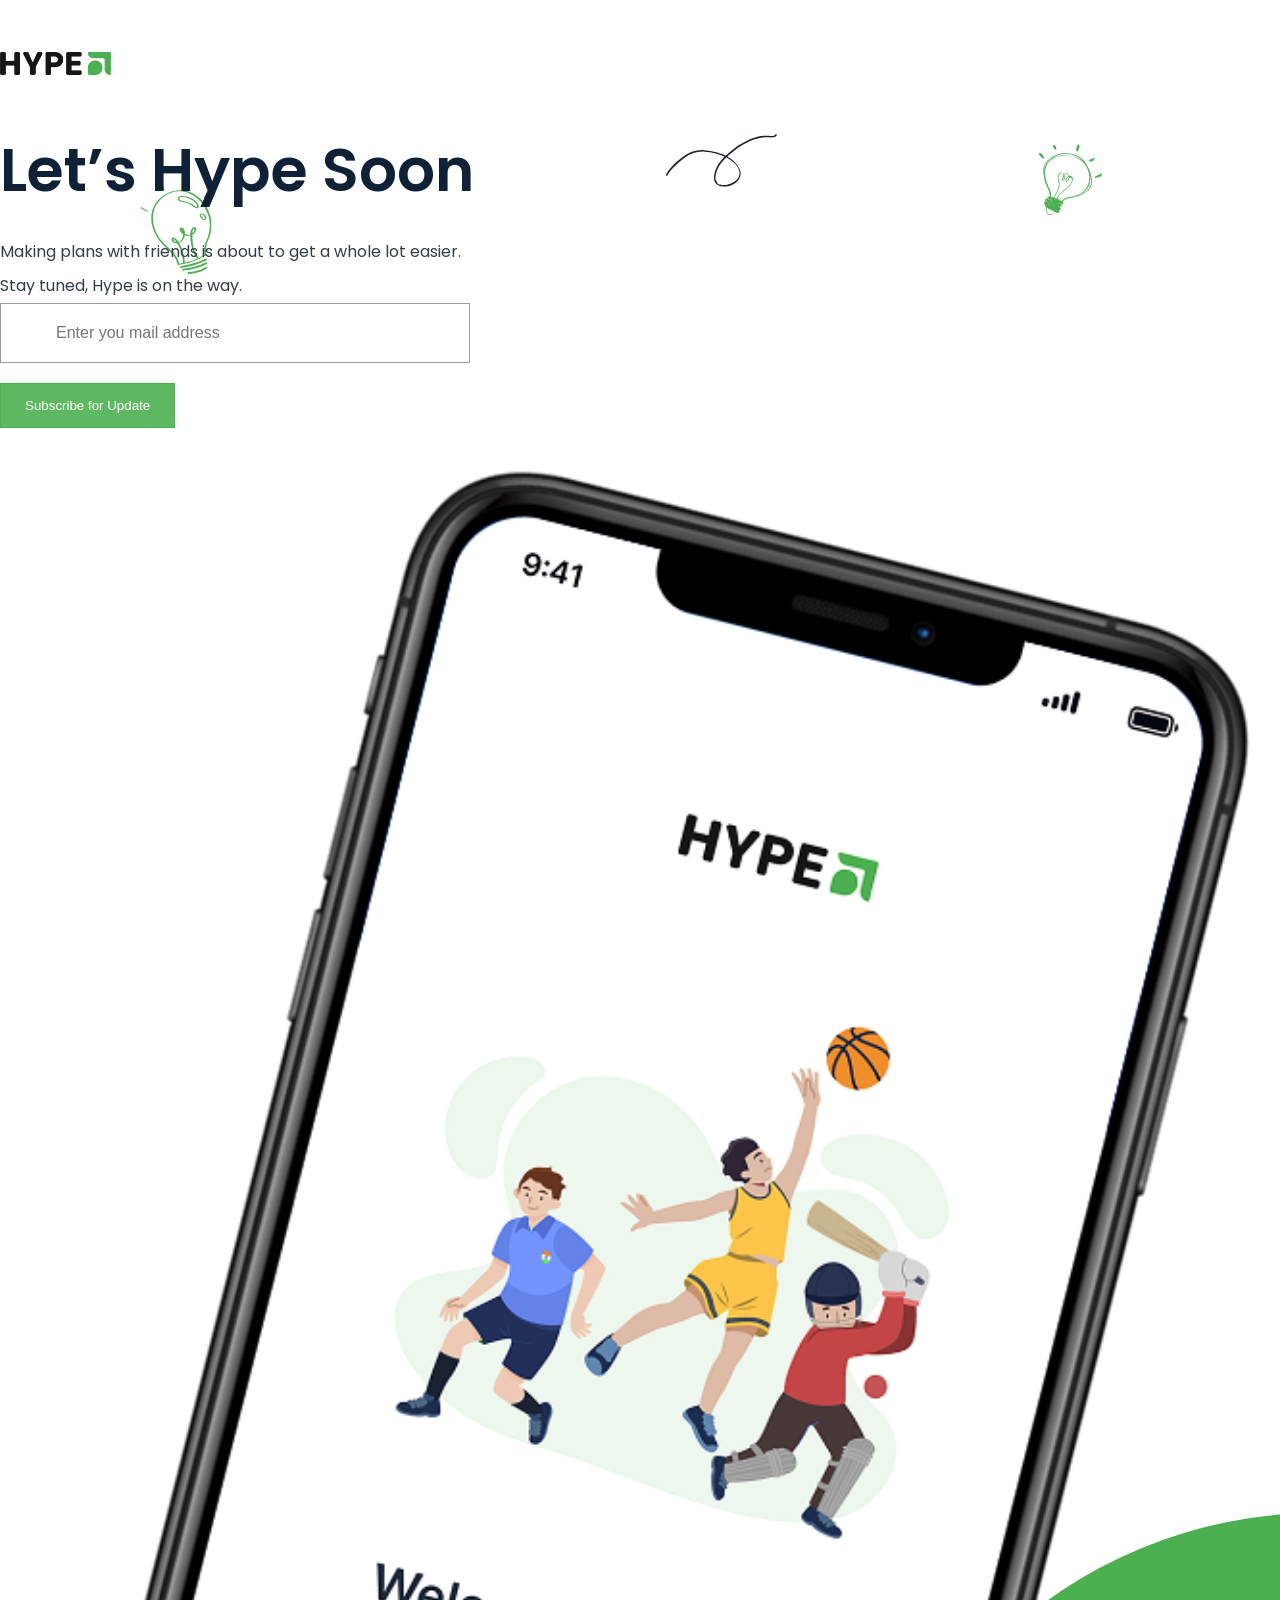
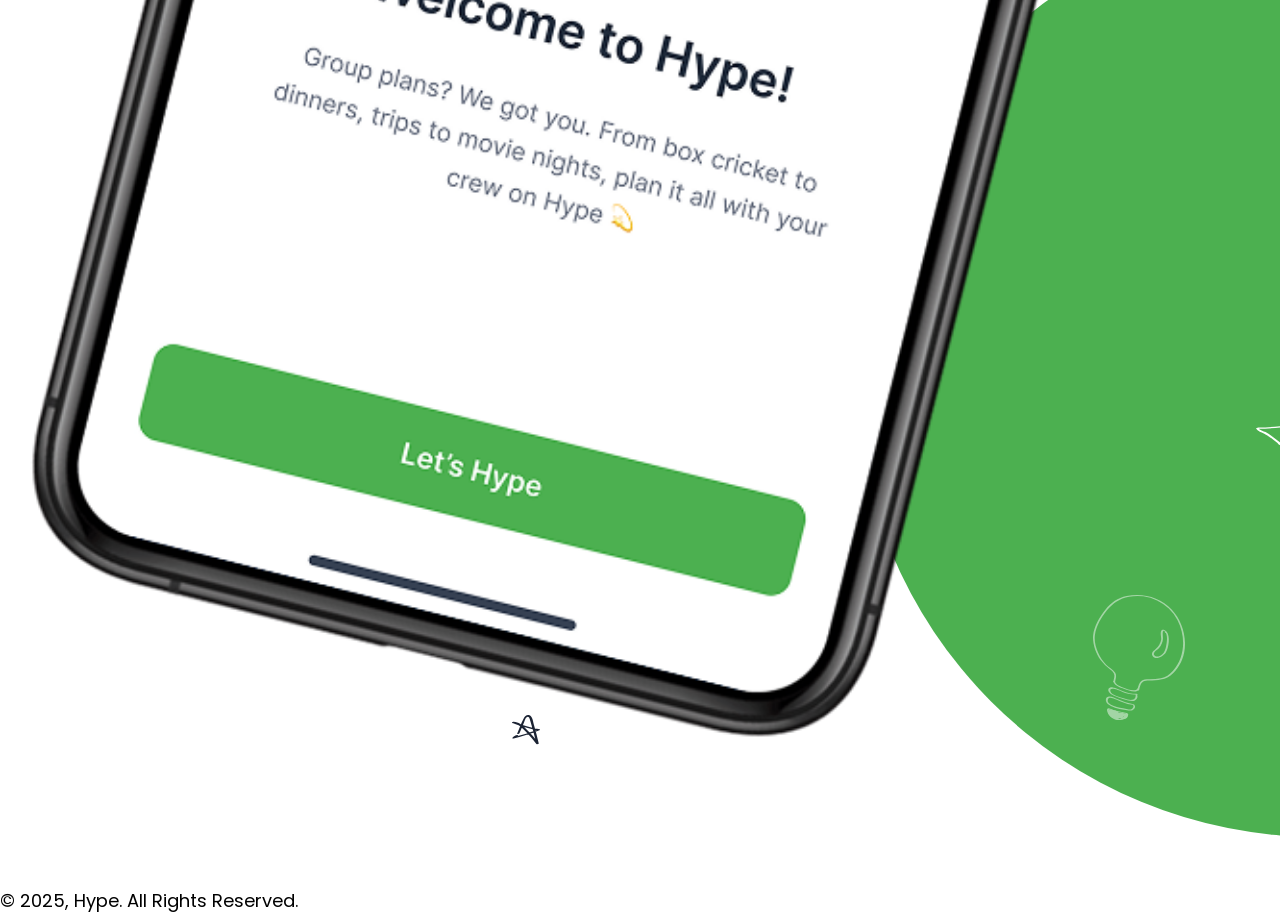
==== index.html @ 90f93c9c "Add files via upload" ====
<!doctype html>
<html class="no-js" lang="">
    <head>
        <meta charset="utf-8">
        <meta http-equiv="x-ua-compatible" content="ie=edge">
        <title>Hype - Let’s Hype Soon</title>
        <meta name="description" content="">
        <meta name="viewport" content="width=device-width, initial-scale=1">

        <meta name="author" content="SoonLaunch">
		<link rel="shortcut icon" type="image/x-icon" href="assets/img/favicon.png">
        <!-- Place favicon.ico in the root directory -->

		<!-- ========================= CSS here ========================= -->
		<link rel="stylesheet" href="assets/css/bootstrap-4.5.0.min.css">
        <link rel="stylesheet" href="assets/css/lineicons.css">
		<link rel="stylesheet" href="assets/css/animate.css">
		<link rel="stylesheet" href="assets/css/style.css">
        <link rel="preconnect" href="https://fonts.googleapis.com">
        <link rel="preconnect" href="https://fonts.gstatic.com" crossorigin>
        <link href="https://fonts.googleapis.com/css2?family=Poppins:ital,wght@0,100;0,200;0,300;0,400;0,500;0,600;0,700;0,800;0,900;1,100;1,200;1,300;1,400;1,500;1,600;1,700;1,800;1,900&display=swap" rel="stylesheet">
    </head>
    <body>
        <!--[if lte IE 9]>
            <p class="browserupgrade">You are using an <strong>outdated</strong> browser. Please <a href="https://browsehappy.com/">upgrade your browser</a> to improve your experience and security.</p>
        <![endif]-->

        <!-- ========================= main start ========================= -->
        <main class="main-03">
            <!-- shapes start  -->
            <div class="shape shape-1"></div>
            <img src="assets/img/shape-1.svg" alt="" class="shape shape-3">
            <img src="assets/img/shape-2.svg" alt="" class="shape shape-4">
            <img src="assets/img/shape-3.svg" alt="" class="shape shape-5">
            <img src="assets/img/shape-4.svg" alt="" class="shape shape-6">
            <img src="assets/img/shape-5.svg" alt="" class="shape shape-7">
            <img src="assets/img/shape-6.svg" alt="" class="shape shape-8">
            <img src="assets/img/shape-7.svg" alt="" class="shape shape-9">
            <img src="assets/img/shape-9.svg" alt="" class="shape shape-11">
            <img src="assets/img/shape-10.svg" alt="" class="shape shape-12">
            <!-- shapes end  -->
            <!-- header start  -->
            <div class="header header-03">
                <div class="container">
                    <div class="row">
                        <div class="col-xl-12">
                            <a href="#" class="logo"> <img src="assets/img/logo.png" alt=""></a>
                        </div>
                    </div>
                </div>
            </div>
            <!-- header end  -->
            <!-- ========================= main-wrapper start ========================= -->
            <div class="main-wrapper demo-03">
                <div class="shape shape-2"></div>
                <div class="container">
                    <div class="row align-items-center">
                        <div class="col-xl-6 col-lg-6 col-md-12">
                            <!-- content-wrapper start  -->
                            <div class="content-wrapper">
                                <h1 class="wow fadeInUp" data-wow-delay=".2s">Let’s Hype Soon</h1>
                                <p class="wow fadeInLeft" data-wow-delay=".4s">Making plans with friends is about to get a whole lot easier. <br>Stay tuned, Hype is on the way.</p>
        
                                <div class="wow fadeInRight" data-wow-delay=".6s" data-countdown="2026/01/01"></div>
                                <!-- countdown end  -->
                                <!-- subscribe-form start  -->
                                <form
                                    action="https://formspree.io/f/meorklnj"
                                    method="post"
                                    id="subscribe-form"
                                    name="subscribe-form"
                                    class="subscribe-form subscribe-form-1 validate wow fadeInUp"
                                    data-wow-delay=".7s"
                                >
                                    <input
                                        type="email"
                                        placeholder="Enter you mail address "
                                        name="email" 
                                        id="mce-EMAIL"
                                        class="required email"
                                    >
                                    <i class="lni lni-envelope"></i>

                                    <button id="subscribe" class="sub_btn common-btn" type="submit">
                                        Subscribe for Update
                                    </button>
                                </form>
                                <!-- subscribe-form end  -->
                            </div>
                            <!-- content-wrapper end  -->
                        </div>
                        <div class="col-xl-6 col-lg-6 col-md-6">
                            <!-- img-wrapper start  -->
                            <div class="img-wrapper wow fadeInRight" data-wow-delay=".5s">
                                <img src="assets/img/img-1.png" alt="">
                            </div>
                            <!-- img-wrapper end  -->
                        </div>
                    </div> <!-- end row  -->
                </div> <!-- end container  -->
            </div>
            <!-- ========================= main-wrapper end ========================= -->
            <p class="text-center">© 2025, Hype. All Rights Reserved.</p>
        </main>
        <!-- ========================= main end ========================= -->
        
		<!-- ========================= JS here ========================= -->
		<script src="assets/js/vendor/modernizr-3.5.0.min.js"></script>
		<script src="assets/js/vendor/jquery-3.5.1.min.js"></script>
		<script src="assets/js/popper.min.js"></script>
		<script src="assets/js/bootstrap-4.5.0.min.js"></script>
        <script src="assets/js/countdown.js"></script>
        <script src="assets/js/wow.min.js"></script>
		<script src="assets/js/main.js"></script>
    </body>
</html>
---- assets/css/style.css ----
/*===========================
    01. Common CSS
===========================*/
@import url("https://fonts.googleapis.com/css?family=Open+Sans:400,600,700&display=swap");
body {
  font-weight: normal;
  font-style: normal;
  overflow-x: hidden;
  font-family: Poppins, sans-serif;
}

* {
  margin: 0;
  padding: 0;
  -webkit-box-sizing: border-box;
  box-sizing: border-box;
}

a:focus,
input:focus,
textarea:focus,
button:focus {
  text-decoration: none;
  outline: none;
  -webkit-box-shadow: none;
  box-shadow: none;
}

a {
  -webkit-transition: all 0.3s;
  transition: all 0.3s;
}

button {
  cursor: pointer;
}

a:focus,
a:hover {
  text-decoration: none;
}

i,
span,
a {
  display: inline-block;
}

audio,
canvas,
iframe,
img,
svg,
video {
  vertical-align: middle;
}

h1,
h2,
h3,
h4,
h5,
h6 {
  font-weight: 700;
  margin: 0px;
}

h1 a,
h2 a,
h3 a,
h4 a,
h5 a,
h6 a {
  color: inherit;
}

h1 {
  font-size: 40px;
  margin-bottom: 20px;
}

h2 {
  font-size: 45px;
}

@media (max-width: 767px) {
  h2 {
    font-size: 36px;
  }
}

@media only screen and (min-width: 480px) and (max-width: 767px) {
  h2 {
    font-size: 40px;
  }
}

h3 {
  font-size: 28px;
}

h4 {
  font-size: 24px;
}

h5 {
  font-size: 20px;
}

h6 {
  font-size: 16px;
}

ul, ol {
  margin: 0px;
  padding: 0px;
  list-style-type: none;
}

p {
  font-size: 18px;
  font-weight: 400;
  line-height: 28px;
  margin: 0px;
}

.img-bg {
  background-position: center center;
  background-size: cover;
  background-repeat: no-repeat;
  width: 100%;
  height: 100%;
}

.shape {
  position: absolute;
  z-index: -1;
}

@media only screen and (min-width: 480px) and (max-width: 767px) {
  .container {
    width: 450px;
  }
}

.logo img {
  width: 50%;
}

@media only screen and (min-width: 768px) and (max-width: 991px) {
  .img-wrapper {
    display: none;
  }
}

@media (max-width: 767px) {
  .img-wrapper {
    display: none;
  }
}

@media (max-width: 767px) {
  .odd-col {
    -webkit-box-ordinal-group: 0;
        -ms-flex-order: -1;
            order: -1;
  }
}

.slick-slide:focus {
  outline: 0;
}

.common-btn {
  position: relative;
  overflow: hidden;
  z-index: 2;
}

.common-btn::after {
  content: '';
  position: absolute;
  width: 100%;
  height: 100%;
  top: 0;
  left: 0;
  background: rgba(255, 255, 255, 0.1);
  border-radius: inherit;
  -webkit-transition: all 0.3s;
  transition: all 0.3s;
}

.common-btn:hover::after {
  -webkit-transform: scale(0.5);
  transform: scale(0.5);
  opacity: 0;
}

.mt-5 {
  margin-top: 5px;
}

.mt-10 {
  margin-top: 10px;
}

.mt-15 {
  margin-top: 15px;
}

.mt-20 {
  margin-top: 20px;
}

.mt-25 {
  margin-top: 25px;
}

.mt-30 {
  margin-top: 30px;
}

.mt-35 {
  margin-top: 35px;
}

.mt-40 {
  margin-top: 40px;
}

.mt-45 {
  margin-top: 45px;
}

.mt-50 {
  margin-top: 50px;
}

.mt-55 {
  margin-top: 55px;
}

.mt-60 {
  margin-top: 60px;
}

.mt-65 {
  margin-top: 65px;
}

.mt-70 {
  margin-top: 70px;
}

.mt-75 {
  margin-top: 75px;
}

.mt-80 {
  margin-top: 80px;
}

.mt-85 {
  margin-top: 85px;
}

.mt-90 {
  margin-top: 90px;
}

.mt-95 {
  margin-top: 95px;
}

.mt-100 {
  margin-top: 100px;
}

.mt-105 {
  margin-top: 105px;
}

.mt-110 {
  margin-top: 110px;
}

.mt-115 {
  margin-top: 115px;
}

.mt-120 {
  margin-top: 120px;
}

.mt-125 {
  margin-top: 125px;
}

.mt-130 {
  margin-top: 130px;
}

.mt-135 {
  margin-top: 135px;
}

.mt-140 {
  margin-top: 140px;
}

.mt-145 {
  margin-top: 145px;
}

.mt-150 {
  margin-top: 150px;
}

.mt-155 {
  margin-top: 155px;
}

.mt-160 {
  margin-top: 160px;
}

.mt-165 {
  margin-top: 165px;
}

.mt-170 {
  margin-top: 170px;
}

.mt-175 {
  margin-top: 175px;
}

.mt-180 {
  margin-top: 180px;
}

.mt-185 {
  margin-top: 185px;
}

.mt-190 {
  margin-top: 190px;
}

.mt-195 {
  margin-top: 195px;
}

.mt-200 {
  margin-top: 200px;
}

.mt-205 {
  margin-top: 205px;
}

.mt-210 {
  margin-top: 210px;
}

.mt-215 {
  margin-top: 215px;
}

.mt-220 {
  margin-top: 220px;
}

.mt-225 {
  margin-top: 225px;
}

.mb-5 {
  margin-bottom: 5px;
}

.mb-10 {
  margin-bottom: 10px;
}

.mb-15 {
  margin-bottom: 15px;
}

.mb-20 {
  margin-bottom: 20px;
}

.mb-25 {
  margin-bottom: 25px;
}

.mb-30 {
  margin-bottom: 30px;
}

.mb-35 {
  margin-bottom: 35px;
}

.mb-40 {
  margin-bottom: 40px;
}

.mb-45 {
  margin-bottom: 45px;
}

.mb-50 {
  margin-bottom: 50px;
}

.mb-55 {
  margin-bottom: 55px;
}

.mb-60 {
  margin-bottom: 60px;
}

.mb-65 {
  margin-bottom: 65px;
}

.mb-70 {
  margin-bottom: 70px;
}

.mb-75 {
  margin-bottom: 75px;
}

.mb-80 {
  margin-bottom: 80px;
}

.mb-85 {
  margin-bottom: 85px;
}

.mb-90 {
  margin-bottom: 90px;
}

.mb-95 {
  margin-bottom: 95px;
}

.mb-100 {
  margin-bottom: 100px;
}

.mb-105 {
  margin-bottom: 105px;
}

.mb-110 {
  margin-bottom: 110px;
}

.mb-115 {
  margin-bottom: 115px;
}

.mb-120 {
  margin-bottom: 120px;
}

.mb-125 {
  margin-bottom: 125px;
}

.mb-130 {
  margin-bottom: 130px;
}

.mb-135 {
  margin-bottom: 135px;
}

.mb-140 {
  margin-bottom: 140px;
}

.mb-145 {
  margin-bottom: 145px;
}

.mb-150 {
  margin-bottom: 150px;
}

.mb-155 {
  margin-bottom: 155px;
}

.mb-160 {
  margin-bottom: 160px;
}

.mb-165 {
  margin-bottom: 165px;
}

.mb-170 {
  margin-bottom: 170px;
}

.mb-175 {
  margin-bottom: 175px;
}

.mb-180 {
  margin-bottom: 180px;
}

.mb-185 {
  margin-bottom: 185px;
}

.mb-190 {
  margin-bottom: 190px;
}

.mb-195 {
  margin-bottom: 195px;
}

.mb-200 {
  margin-bottom: 200px;
}

.mb-205 {
  margin-bottom: 205px;
}

.mb-210 {
  margin-bottom: 210px;
}

.mb-215 {
  margin-bottom: 215px;
}

.mb-220 {
  margin-bottom: 220px;
}

.mb-225 {
  margin-bottom: 225px;
}

.pt-5 {
  padding-top: 5px;
}

.pt-10 {
  padding-top: 10px;
}

.pt-15 {
  padding-top: 15px;
}

.pt-20 {
  padding-top: 20px;
}

.pt-25 {
  padding-top: 25px;
}

.pt-30 {
  padding-top: 30px;
}

.pt-35 {
  padding-top: 35px;
}

.pt-40 {
  padding-top: 40px;
}

.pt-45 {
  padding-top: 45px;
}

.pt-50 {
  padding-top: 50px;
}

.pt-55 {
  padding-top: 55px;
}

.pt-60 {
  padding-top: 60px;
}

.pt-65 {
  padding-top: 65px;
}

.pt-70 {
  padding-top: 70px;
}

.pt-75 {
  padding-top: 75px;
}

.pt-80 {
  padding-top: 80px;
}

.pt-85 {
  padding-top: 85px;
}

.pt-90 {
  padding-top: 90px;
}

.pt-95 {
  padding-top: 95px;
}

.pt-100 {
  padding-top: 100px;
}

.pt-105 {
  padding-top: 105px;
}

.pt-110 {
  padding-top: 110px;
}

.pt-115 {
  padding-top: 115px;
}

.pt-120 {
  padding-top: 120px;
}

.pt-125 {
  padding-top: 125px;
}

.pt-130 {
  padding-top: 130px;
}

.pt-135 {
  padding-top: 135px;
}

.pt-140 {
  padding-top: 140px;
}

.pt-145 {
  padding-top: 145px;
}

.pt-150 {
  padding-top: 150px;
}

.pt-155 {
  padding-top: 155px;
}

.pt-160 {
  padding-top: 160px;
}

.pt-165 {
  padding-top: 165px;
}

.pt-170 {
  padding-top: 170px;
}

.pt-175 {
  padding-top: 175px;
}

.pt-180 {
  padding-top: 180px;
}

.pt-185 {
  padding-top: 185px;
}

.pt-190 {
  padding-top: 190px;
}

.pt-195 {
  padding-top: 195px;
}

.pt-200 {
  padding-top: 200px;
}

.pt-205 {
  padding-top: 205px;
}

.pt-210 {
  padding-top: 210px;
}

.pt-215 {
  padding-top: 215px;
}

.pt-220 {
  padding-top: 220px;
}

.pt-225 {
  padding-top: 225px;
}

.pb-5 {
  padding-bottom: 5px;
}

.pb-10 {
  padding-bottom: 10px;
}

.pb-15 {
  padding-bottom: 15px;
}

.pb-20 {
  padding-bottom: 20px;
}

.pb-25 {
  padding-bottom: 25px;
}

.pb-30 {
  padding-bottom: 30px;
}

.pb-35 {
  padding-bottom: 35px;
}

.pb-40 {
  padding-bottom: 40px;
}

.pb-45 {
  padding-bottom: 45px;
}

.pb-50 {
  padding-bottom: 50px;
}

.pb-55 {
  padding-bottom: 55px;
}

.pb-60 {
  padding-bottom: 60px;
}

.pb-65 {
  padding-bottom: 65px;
}

.pb-70 {
  padding-bottom: 70px;
}

.pb-75 {
  padding-bottom: 75px;
}

.pb-80 {
  padding-bottom: 80px;
}

.pb-85 {
  padding-bottom: 85px;
}

.pb-90 {
  padding-bottom: 90px;
}

.pb-95 {
  padding-bottom: 95px;
}

.pb-100 {
  padding-bottom: 100px;
}

.pb-105 {
  padding-bottom: 105px;
}

.pb-110 {
  padding-bottom: 110px;
}

.pb-115 {
  padding-bottom: 115px;
}

.pb-120 {
  padding-bottom: 120px;
}

.pb-125 {
  padding-bottom: 125px;
}

.pb-130 {
  padding-bottom: 130px;
}

.pb-135 {
  padding-bottom: 135px;
}

.pb-140 {
  padding-bottom: 140px;
}

.pb-145 {
  padding-bottom: 145px;
}

.pb-150 {
  padding-bottom: 150px;
}

.pb-155 {
  padding-bottom: 155px;
}

.pb-160 {
  padding-bottom: 160px;
}

.pb-165 {
  padding-bottom: 165px;
}

.pb-170 {
  padding-bottom: 170px;
}

.pb-175 {
  padding-bottom: 175px;
}

.pb-180 {
  padding-bottom: 180px;
}

.pb-185 {
  padding-bottom: 185px;
}

.pb-190 {
  padding-bottom: 190px;
}

.pb-195 {
  padding-bottom: 195px;
}

.pb-200 {
  padding-bottom: 200px;
}

.pb-205 {
  padding-bottom: 205px;
}

.pb-210 {
  padding-bottom: 210px;
}

.pb-215 {
  padding-bottom: 215px;
}

.pb-220 {
  padding-bottom: 220px;
}

.pb-225 {
  padding-bottom: 225px;
}

input {
  -webkit-transition: all 0.3s;
  transition: all 0.3s;
  font-size: 16px;
  border: 1px solid rgba(112, 112, 112, 0.3);
}

input::-webkit-input-placeholder {
  font-size: 16px;
}

input:-ms-input-placeholder {
  font-size: 16px;
}

input::-ms-input-placeholder {
  font-size: 16px;
}

input::placeholder {
  font-size: 16px;
}

input:focus {
  border-color: #2F80ED;
}

.subscribe-form-1 {
  position: relative;
  max-width: 570px;
}

.subscribe-form-1 input {
  padding: 20px 25px;
  width: 100%;
}

.subscribe-form-1 button {
  padding: 20px 17px;
  color: #fff;
  border: 1px solid transparent;
  position: absolute;
  bottom: 0;
  right: 0;
}

@media (max-width: 767px) {
  .subscribe-form-1 button {
    position: relative;
    margin-top: 15px;
  }
}

@media only screen and (min-width: 480px) and (max-width: 767px) {
  .subscribe-form-1 button {
    position: absolute;
  }
}

.countdown {
  padding-top: 40px;
  padding-bottom: 40px;
}

.countdown .single-count-content {
  position: relative;
  padding: 0 40px;
  text-align: center;
}

@media only screen and (min-width: 992px) and (max-width: 1199px) {
  .countdown .single-count-content {
    padding: 0 30px;
  }
}

@media (max-width: 767px) {
  .countdown .single-count-content {
    padding: 0 10px;
  }
}

@media only screen and (min-width: 480px) and (max-width: 767px) {
  .countdown .single-count-content {
    padding: 0 20px;
  }
}

.countdown .single-count-content::after {
  position: absolute;
  right: 0;
  top: 0;
  font-size: 50px;
}

@media (max-width: 767px) {
  .countdown .single-count-content::after {
    top: -10px;
  }
}

@media only screen and (min-width: 480px) and (max-width: 767px) {
  .countdown .single-count-content::after {
    top: -5px;
  }
}

.countdown .single-count-content:first-child {
  padding-left: 0px;
}

.countdown .single-count-content:last-child {
  padding-right: 0px;
}

.countdown .single-count-content:last-child::after {
  display: none;
}

.countdown .single-count-content .count {
  font-size: 50px;
}

@media (max-width: 767px) {
  .countdown .single-count-content .count {
    font-size: 35px;
  }
}

@media only screen and (min-width: 480px) and (max-width: 767px) {
  .countdown .single-count-content .count {
    font-size: 45px;
  }
}

.countdown .single-count-content .text {
  margin-bottom: 0;
}

@media (max-width: 767px) {
  .countdown .single-count-content .text {
    font-size: 15px;
  }
}

.header {
  position: absolute;
  top: 40px;
  left: 0;
  width: 100%;
  z-index: 2;
}

.header .social-links {
  text-align: right;
}

@media (max-width: 767px) {
  .header .social-links {
    display: none;
  }
}

.header .social-links ul li {
  display: inline-block;
}

.header .social-links ul li:first-child a {
  margin-left: 0;
}

.header .social-links ul li a {
  font-size: 20px;
  font-weight: 500;
  font-family: "Poppins", sans-serif;
  margin-left: 40px;
}

main.main-03 {
  position: relative;
}

@media only screen and (min-width: 768px) and (max-width: 991px) {
  main.main-03 .shape {
    display: none;
  }
}

@media (max-width: 767px) {
  main.main-03 .shape {
    display: none;
  }
}


@media only screen and (min-width: 768px) and (max-width: 991px) {
  main.main-03 .shape-1 {
    display: block;
  }
}

main.main-03 .shape-3 {
  top: 180px;
  left: 140px;
}

main.main-03 .shape-4 {
  top: 134px;
  left: 52%;
}

@media only screen and (min-width: 768px) and (max-width: 991px) {
  main.main-03 .shape-4 {
    display: block;
  }
}

main.main-03 .shape-5 {
  top: 144px;
  right: 177px;
}

@media only screen and (min-width: 768px) and (max-width: 991px) {
  main.main-03 .shape-5 {
    display: block;
  }
}

main.main-03 .shape-6 {
  top: 50%;
  left: 50%;
}

main.main-03 .shape-7 {
  left: 223px;
  bottom: 380px;
}

main.main-03 .shape-8 {
  bottom: 170px;
  left: 40%;
}

@media only screen and (min-width: 768px) and (max-width: 991px) {
  main.main-03 .shape-8 {
    display: block;
  }
}

main.main-03 .shape-9 {
  right: 145px;
  top: 515px;
  z-index: 1;
}

main.main-03 .shape-10 {
  right: 195px;
  bottom: 477px;
  z-index: 1;
}

main.main-03 .shape-11 {
  right: 95px;
  bottom: 195px;
  z-index: 1;
}

main.main-03 .shape-12 {
  right: -11px;
  bottom: 470px;
  z-index: 1;
}

main.main-03 .shape-13 {
  bottom: 0;
  left: 48%;
}

@media only screen and (min-width: 768px) and (max-width: 991px) {
  main.main-03 .shape-13 {
    display: block;
  }
}

@media (max-width: 767px) {
  main.main-03 .shape-13 {
    display: block;
  }
}

main .header.header-03 {
  position: unset;
  padding-top: 50px;
}

main .main-wrapper.demo-03 {
  font-family: "Poppins", sans-serif;
  height: auto;
  padding-top: 50px;
  padding-bottom: 120px;
  overflow: hidden;
  position: relative;
}

@media only screen and (min-width: 992px) and (max-width: 1199px) {
  main .main-wrapper.demo-03 {
    padding-bottom: 120px;
  }
}

@media only screen and (min-width: 768px) and (max-width: 991px) {
  main .main-wrapper.demo-03 {
    padding-bottom: 120px;
    padding-top: 120px;
  }
}

@media (max-width: 767px) {
  main .main-wrapper.demo-03 {
    padding-bottom: 100px;
    padding-top: 100px;
  }
}

main .main-wrapper.demo-03 .shape {
  position: absolute;
}

main .main-wrapper.demo-03 .shape.shape-2 {
  width: 924px;
  height: 924px;
  background: #4CB050;
  border-radius: 50%;
  bottom: 50px;
  right: -400px;
  z-index: -1;
}

@media only screen and (min-width: 1200px) and (max-width: 1399px) {
  main .main-wrapper.demo-03 .shape.shape-2 {
    right: -500px;
  }
}

@media only screen and (min-width: 992px) and (max-width: 1199px) {
  main .main-wrapper.demo-03 .shape.shape-2 {
    width: 710px;
    height: 710px;
    right: -500px;
  }
}

@media only screen and (min-width: 768px) and (max-width: 991px) {
  main .main-wrapper.demo-03 .shape.shape-2 {
    display: none;
  }
}

@media (max-width: 767px) {
  main .main-wrapper.demo-03 .shape.shape-2 {
    display: none;
  }
}

main .main-wrapper.demo-03 .content-wrapper h1 {
  font-size: 60px;
  font-weight: 600;
  color: #0F2137;
}

@media only screen and (min-width: 992px) and (max-width: 1199px) {
  main .main-wrapper.demo-03 .content-wrapper h1 {
    font-size: 55px;
  }
}

@media (max-width: 767px) {
  main .main-wrapper.demo-03 .content-wrapper h1 {
    font-size: 40px;
  }
}

@media only screen and (min-width: 480px) and (max-width: 767px) {
  main .main-wrapper.demo-03 .content-wrapper h1 {
    font-size: 50px;
  }
}

main .main-wrapper.demo-03 .content-wrapper p {
  color: #343D48;
  font-size: 16px;
  line-height: 34px;
}

main .main-wrapper.demo-03 .content-wrapper .countdown .single-count-content::after {
  content: ':';
  color: rgba(15, 33, 55, 0.3);
}

@media (max-width: 767px) {
  main .main-wrapper.demo-03 .content-wrapper .countdown .single-count-content::after {
    top: -10px;
    font-size: 45px;
  }
}

main .main-wrapper.demo-03 .content-wrapper .countdown .single-count-content .count {
  font-weight: 700;
  color: #0F2137;
}

main .main-wrapper.demo-03 .content-wrapper .countdown .single-count-content .text {
  color: rgba(52, 61, 72, 0.5);
}

main .main-wrapper.demo-03 .content-wrapper .subscribe-form {
  max-width: 470px;
}

main .main-wrapper.demo-03 .content-wrapper .subscribe-form input {
  border-color: rgba(52, 61, 72, 0.5);
  padding-left: 55px;
}

main .main-wrapper.demo-03 .content-wrapper .subscribe-form input:focus {
  border-color: #1A73E8;
}

main .main-wrapper.demo-03 .content-wrapper .subscribe-form i.lni-envelope {
  position: absolute;
  left: 25px;
  top: 23px;
  font-size: 18px;
}

main .main-wrapper.demo-03 .content-wrapper .subscribe-form button {
  margin-top: 20px;
  position: relative;
  background: #4CB050 ;
  padding: 14px 24px;
  margin-right: 20px;
  margin-bottom: 15px;
}


main .main-wrapper.demo-03 .img-wrapper {
  margin-left: 0px;
  margin-right: 0;
  text-align: right;
  position: relative;
  z-index: 1;
}

main .main-wrapper.demo-03 .img-wrapper img {
  width: 100%;
}

/*# sourceMappingURL=style.css.map */
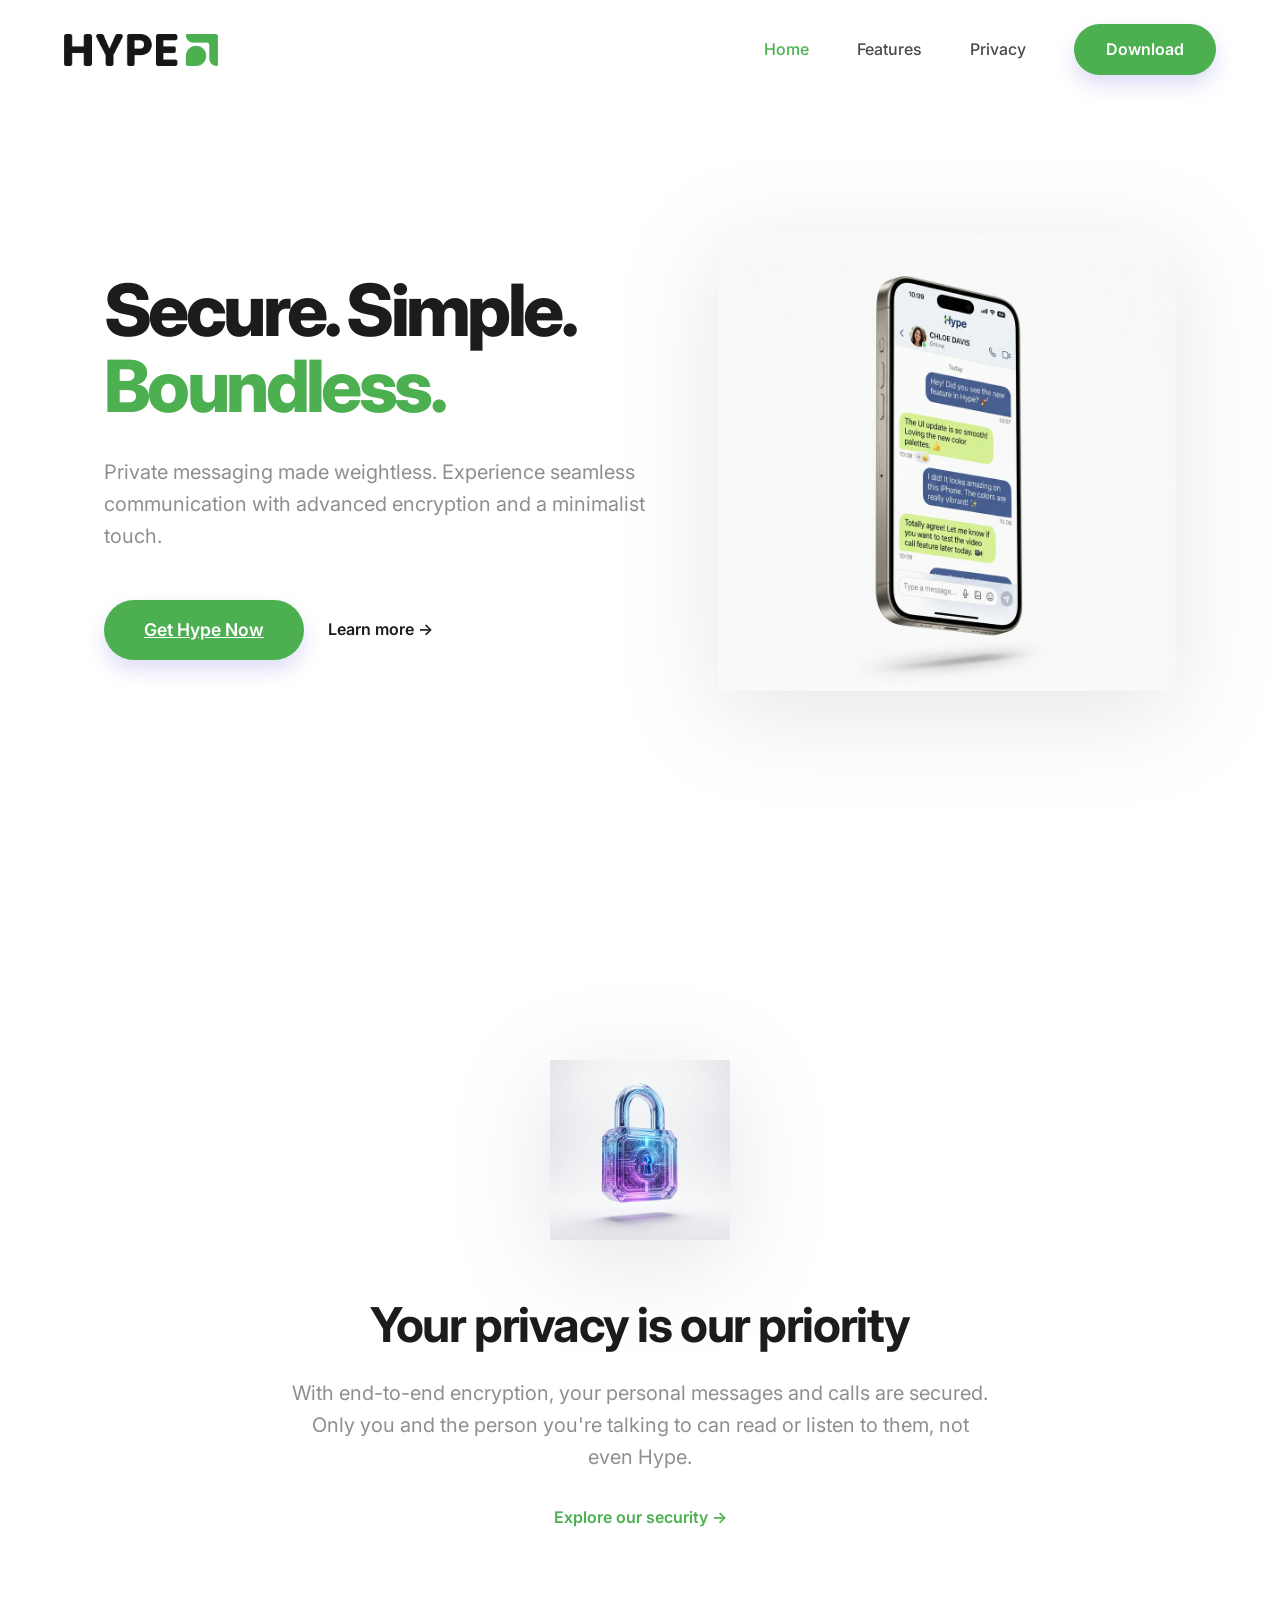
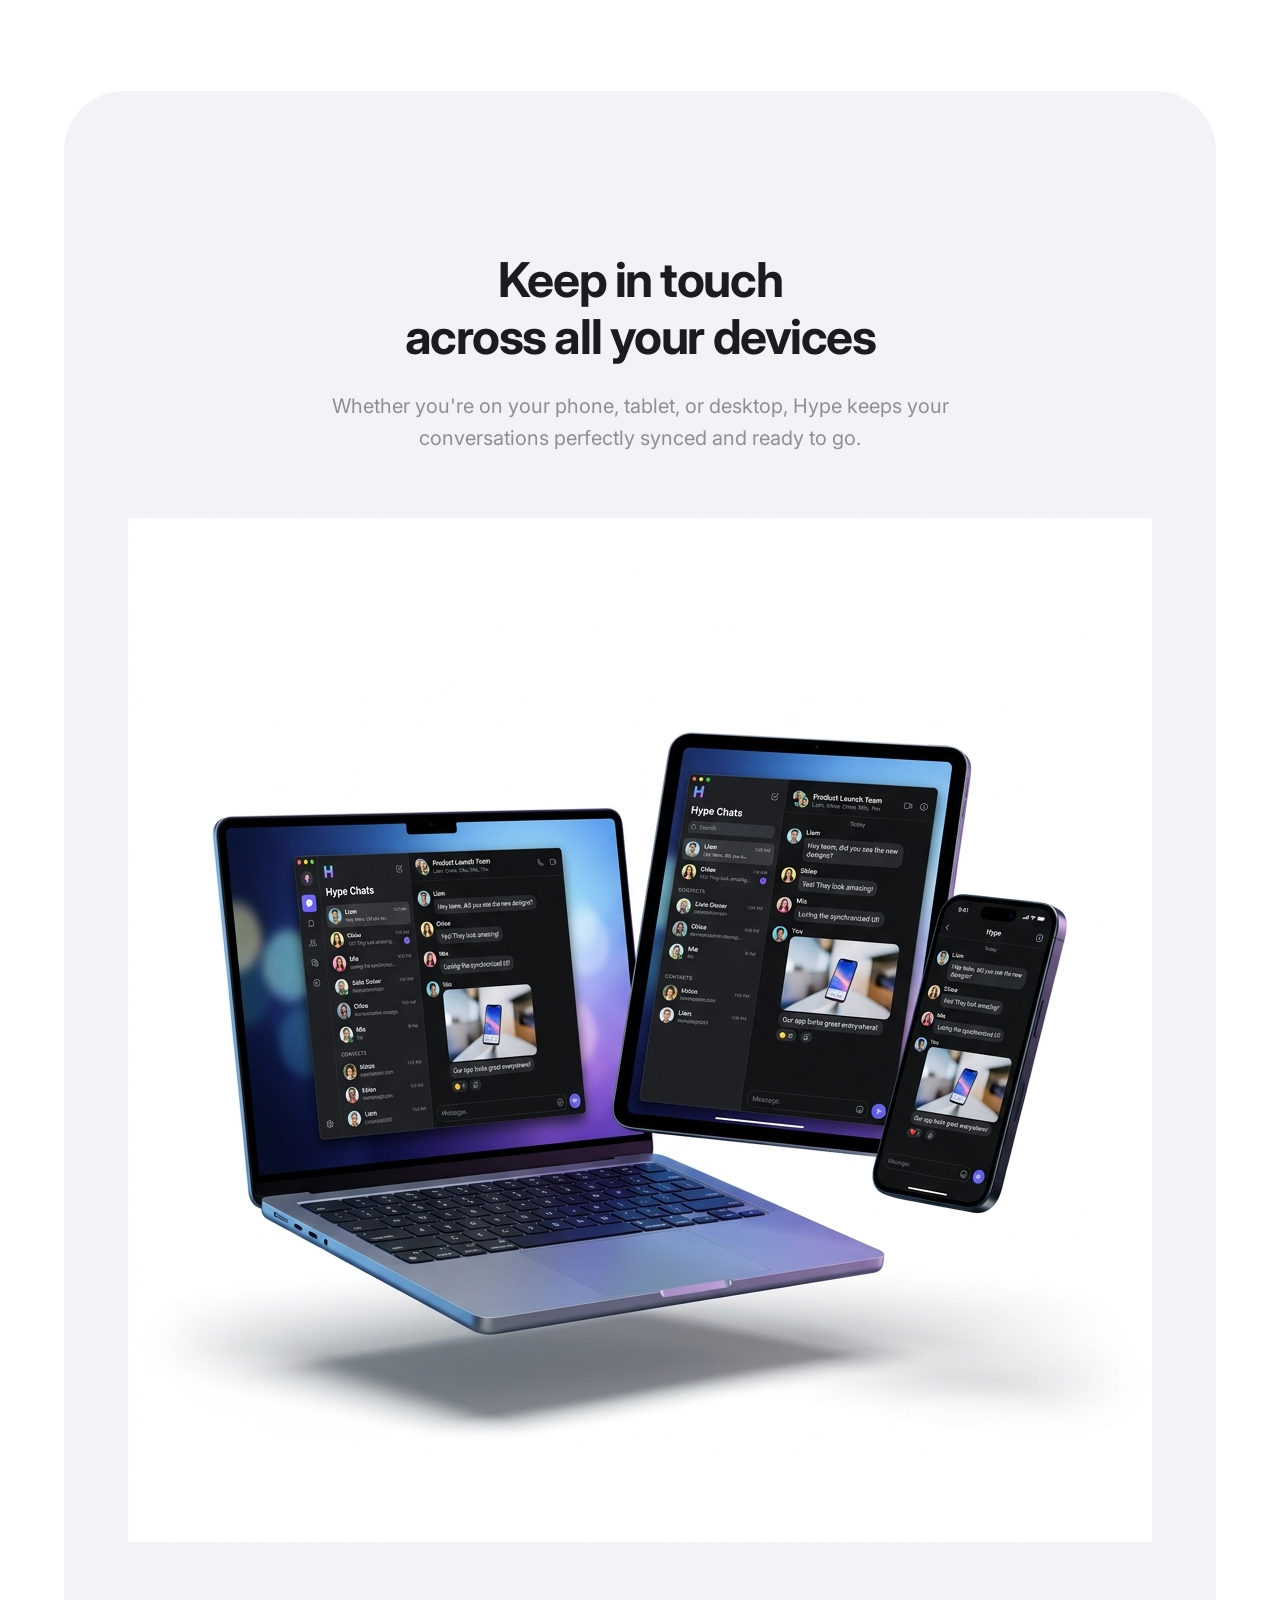
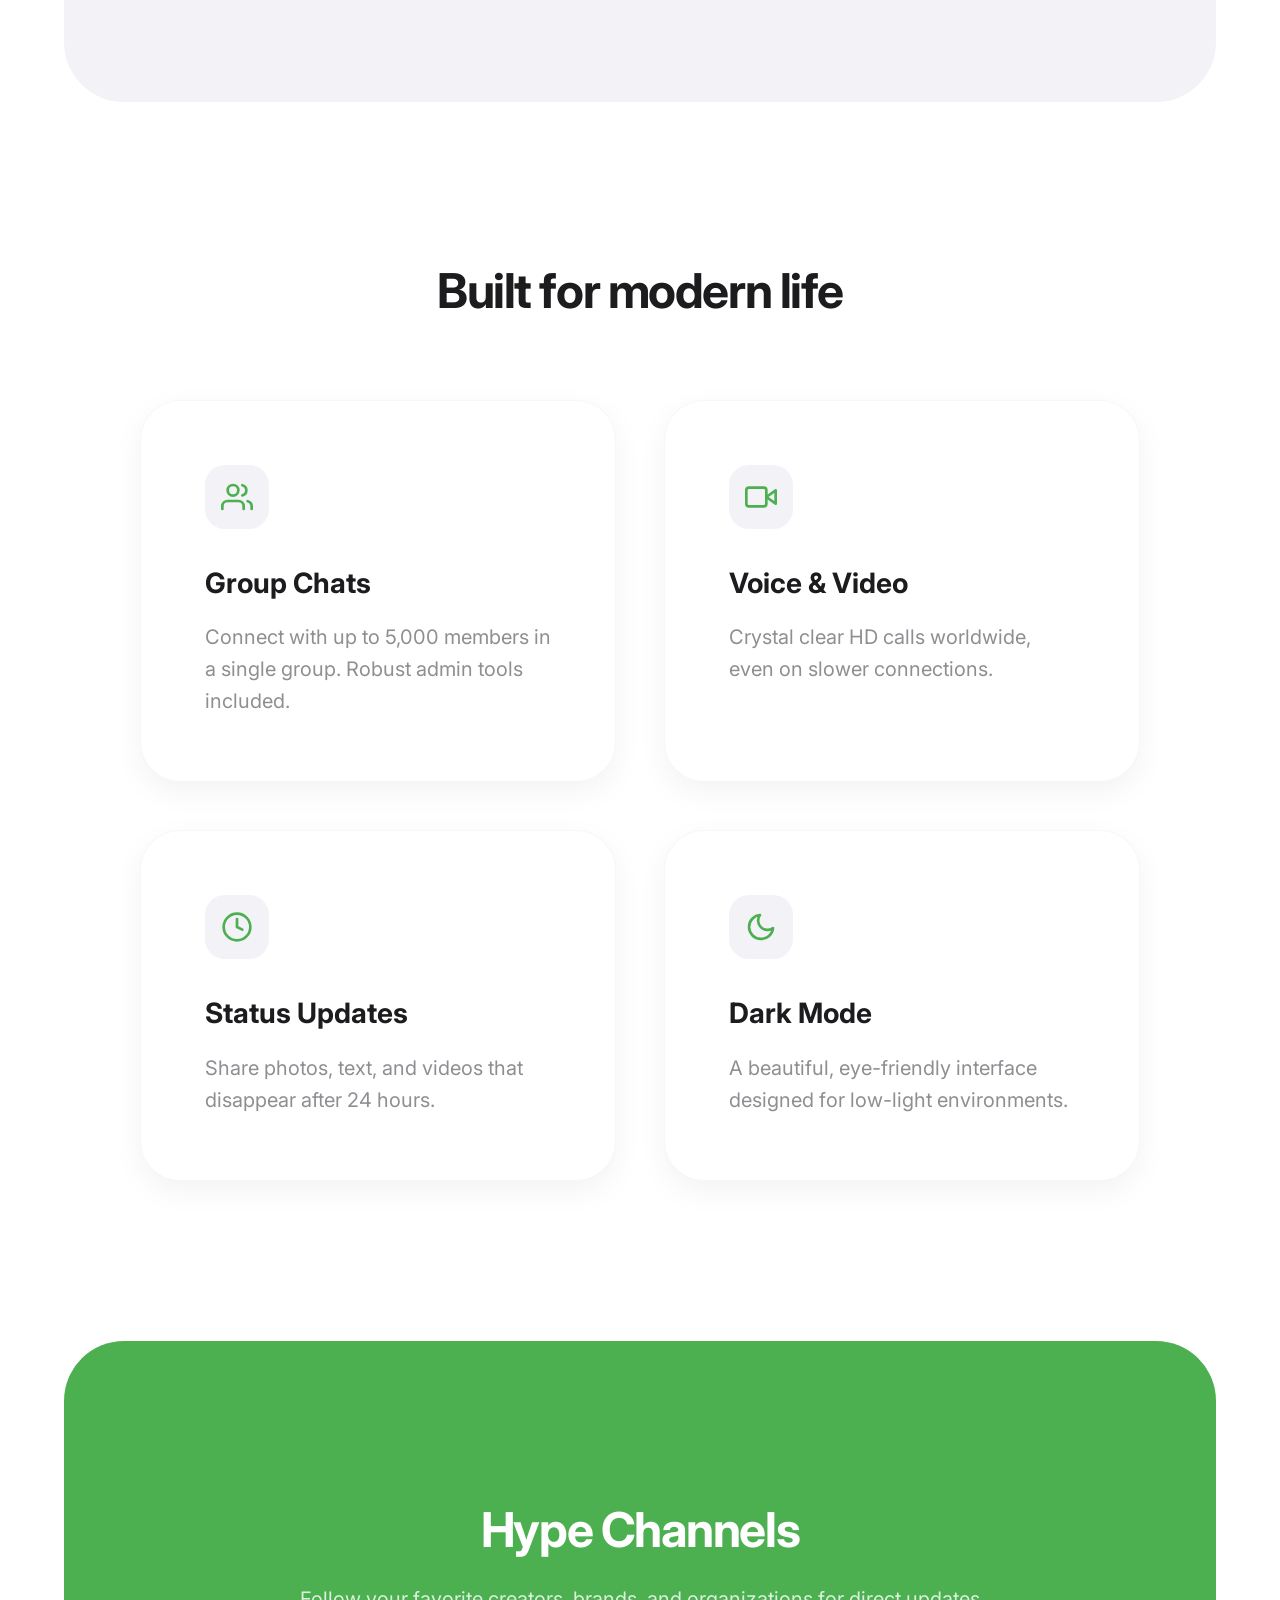
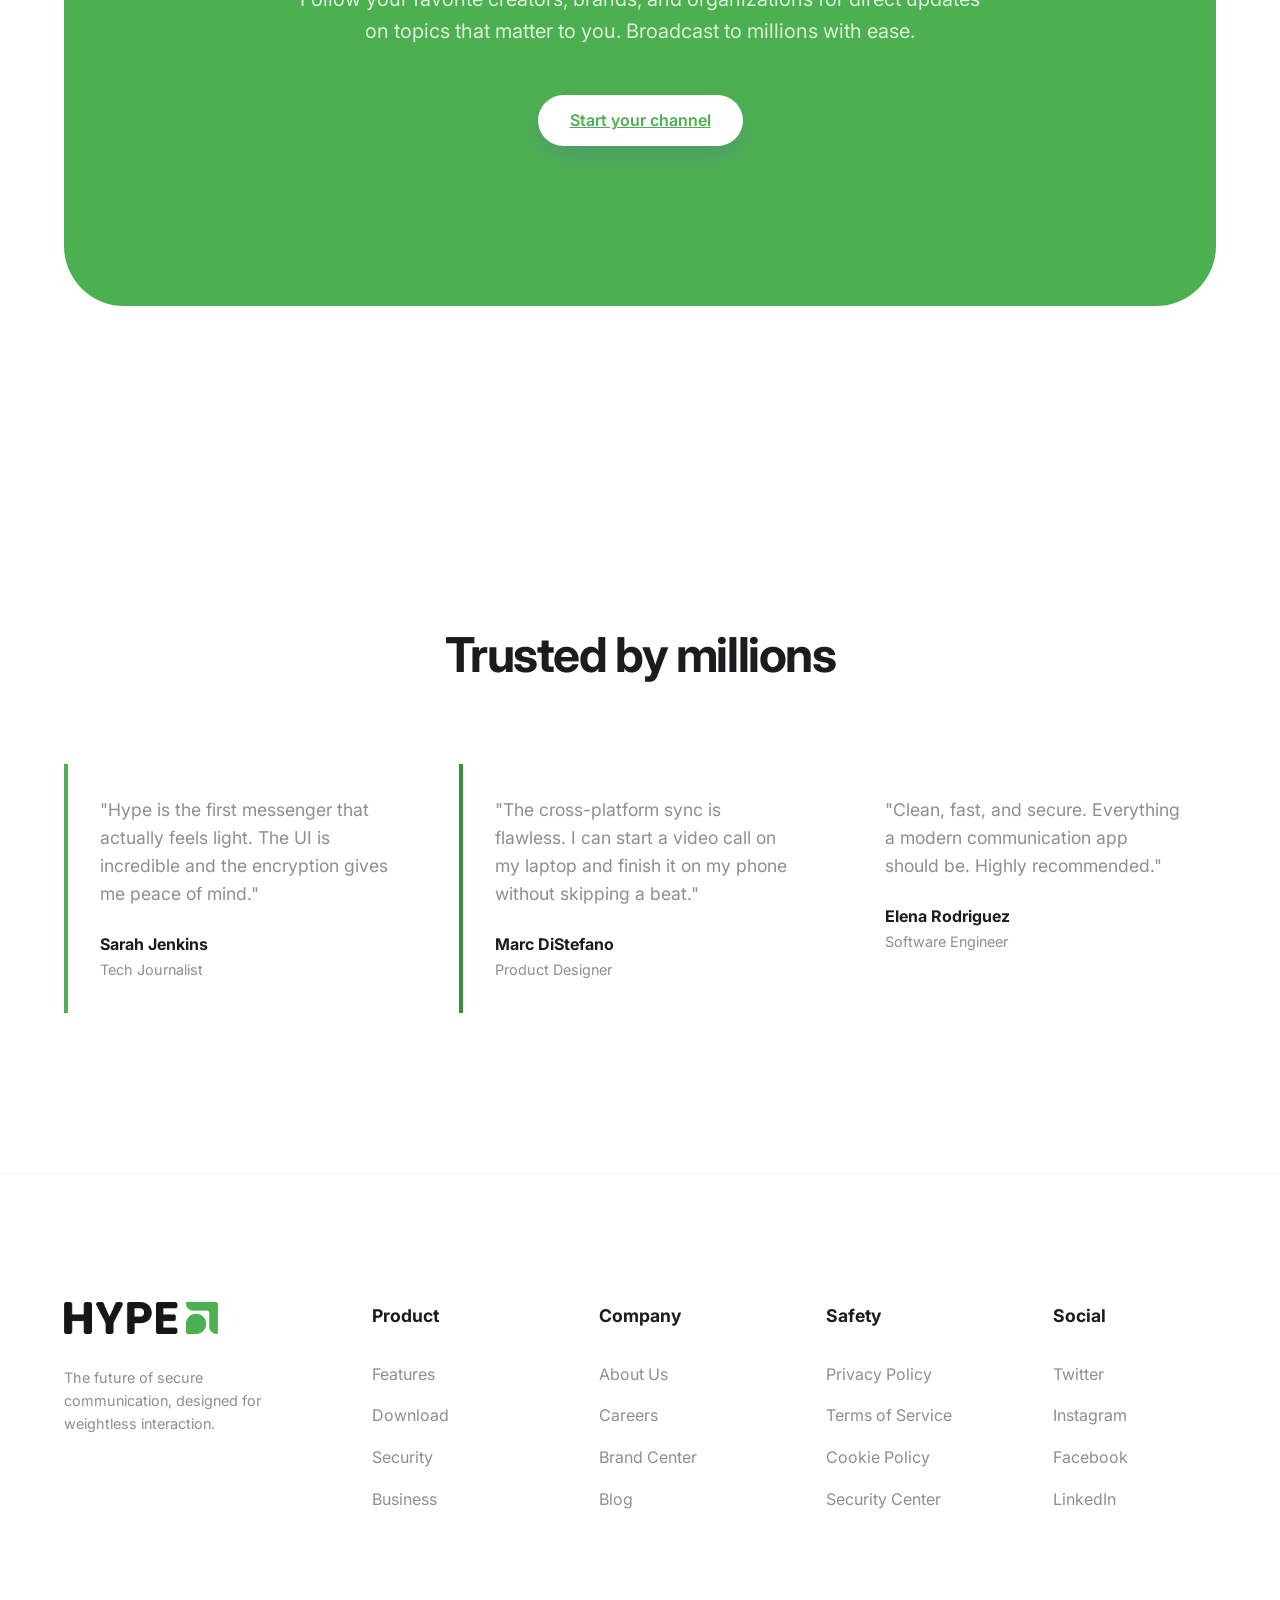
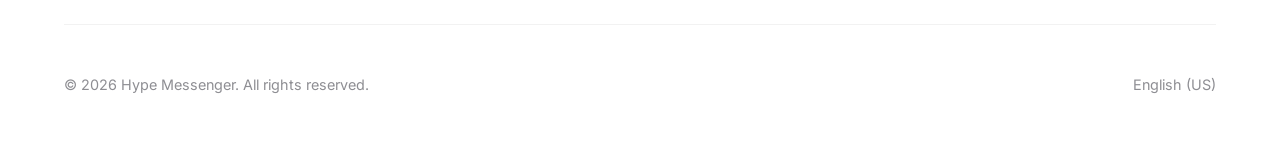
==== commit 22033861: "New Website New full website" ====
--- a/index.html
+++ b/index.html
@@ -1,116 +1,171 @@
-<!doctype html>
-<html class="no-js" lang="">
-    <head>
-        <meta charset="utf-8">
-        <meta http-equiv="x-ua-compatible" content="ie=edge">
-        <title>Hype - Let’s Hype Soon</title>
-        <meta name="description" content="">
-        <meta name="viewport" content="width=device-width, initial-scale=1">
-
-        <meta name="author" content="SoonLaunch">
-		<link rel="shortcut icon" type="image/x-icon" href="assets/img/favicon.png">
-        <!-- Place favicon.ico in the root directory -->
-
-		<!-- ========================= CSS here ========================= -->
-		<link rel="stylesheet" href="assets/css/bootstrap-4.5.0.min.css">
-        <link rel="stylesheet" href="assets/css/lineicons.css">
-		<link rel="stylesheet" href="assets/css/animate.css">
-		<link rel="stylesheet" href="assets/css/style.css">
-        <link rel="preconnect" href="https://fonts.googleapis.com">
-        <link rel="preconnect" href="https://fonts.gstatic.com" crossorigin>
-        <link href="https://fonts.googleapis.com/css2?family=Poppins:ital,wght@0,100;0,200;0,300;0,400;0,500;0,600;0,700;0,800;0,900;1,100;1,200;1,300;1,400;1,500;1,600;1,700;1,800;1,900&display=swap" rel="stylesheet">
-    </head>
-    <body>
-        <!--[if lte IE 9]>
-            <p class="browserupgrade">You are using an <strong>outdated</strong> browser. Please <a href="https://browsehappy.com/">upgrade your browser</a> to improve your experience and security.</p>
-        <![endif]-->
-
-        <!-- ========================= main start ========================= -->
-        <main class="main-03">
-            <!-- shapes start  -->
-            <div class="shape shape-1"></div>
-            <img src="assets/img/shape-1.svg" alt="" class="shape shape-3">
-            <img src="assets/img/shape-2.svg" alt="" class="shape shape-4">
-            <img src="assets/img/shape-3.svg" alt="" class="shape shape-5">
-            <img src="assets/img/shape-4.svg" alt="" class="shape shape-6">
-            <img src="assets/img/shape-5.svg" alt="" class="shape shape-7">
-            <img src="assets/img/shape-6.svg" alt="" class="shape shape-8">
-            <img src="assets/img/shape-7.svg" alt="" class="shape shape-9">
-            <img src="assets/img/shape-9.svg" alt="" class="shape shape-11">
-            <img src="assets/img/shape-10.svg" alt="" class="shape shape-12">
-            <!-- shapes end  -->
-            <!-- header start  -->
-            <div class="header header-03">
-                <div class="container">
-                    <div class="row">
-                        <div class="col-xl-12">
-                            <a href="#" class="logo"> <img src="assets/img/logo.png" alt=""></a>
-                        </div>
-                    </div>
-                </div>
-            </div>
-            <!-- header end  -->
-            <!-- ========================= main-wrapper start ========================= -->
-            <div class="main-wrapper demo-03">
-                <div class="shape shape-2"></div>
-                <div class="container">
-                    <div class="row align-items-center">
-                        <div class="col-xl-6 col-lg-6 col-md-12">
-                            <!-- content-wrapper start  -->
-                            <div class="content-wrapper">
-                                <h1 class="wow fadeInUp" data-wow-delay=".2s">Let’s Hype Soon</h1>
-                                <p class="wow fadeInLeft" data-wow-delay=".4s">Making plans with friends is about to get a whole lot easier. <br>Stay tuned, Hype is on the way.</p>
-        
-                                <div class="wow fadeInRight" data-wow-delay=".6s" data-countdown="2026/01/01"></div>
-                                <!-- countdown end  -->
-                                <!-- subscribe-form start  -->
-                                <form
-                                    action="https://formspree.io/f/meorklnj"
-                                    method="post"
-                                    id="subscribe-form"
-                                    name="subscribe-form"
-                                    class="subscribe-form subscribe-form-1 validate wow fadeInUp"
-                                    data-wow-delay=".7s"
-                                >
-                                    <input
-                                        type="email"
-                                        placeholder="Enter you mail address "
-                                        name="email" 
-                                        id="mce-EMAIL"
-                                        class="required email"
-                                    >
-                                    <i class="lni lni-envelope"></i>
-
-                                    <button id="subscribe" class="sub_btn common-btn" type="submit">
-                                        Subscribe for Update
-                                    </button>
-                                </form>
-                                <!-- subscribe-form end  -->
-                            </div>
-                            <!-- content-wrapper end  -->
-                        </div>
-                        <div class="col-xl-6 col-lg-6 col-md-6">
-                            <!-- img-wrapper start  -->
-                            <div class="img-wrapper wow fadeInRight" data-wow-delay=".5s">
-                                <img src="assets/img/img-1.png" alt="">
-                            </div>
-                            <!-- img-wrapper end  -->
-                        </div>
-                    </div> <!-- end row  -->
-                </div> <!-- end container  -->
-            </div>
-            <!-- ========================= main-wrapper end ========================= -->
-            <p class="text-center">© 2025, Hype. All Rights Reserved.</p>
-        </main>
-        <!-- ========================= main end ========================= -->
-        
-		<!-- ========================= JS here ========================= -->
-		<script src="assets/js/vendor/modernizr-3.5.0.min.js"></script>
-		<script src="assets/js/vendor/jquery-3.5.1.min.js"></script>
-		<script src="assets/js/popper.min.js"></script>
-		<script src="assets/js/bootstrap-4.5.0.min.js"></script>
-        <script src="assets/js/countdown.js"></script>
-        <script src="assets/js/wow.min.js"></script>
-		<script src="assets/js/main.js"></script>
-    </body>
-</html>
+<!DOCTYPE html>
+<html lang="en">
+<head>
+    <meta charset="UTF-8">
+    <meta name="viewport" content="width=device-width, initial-scale=1.0">
+    <title>Hype | Secure. Simple. Boundless.</title>
+    <meta name="description" content="Hype is a private messaging app that combines gravity-defying design with military-grade encryption. Experience the weightless future of communication.">
+    <link rel="stylesheet" href="style.css">
+</head>
+<body>
+
+    <header id="header">
+        <div class="logo-container">
+            <img src="logo.png" alt="Hype" id="business-logo">
+        </div>
+        <nav>
+            <a href="index.html" class="active">Home</a>
+            <a href="features.html">Features</a>
+            <a href="privacy.html">Privacy</a>
+            <a href="download.html" class="btn-download">Download</a>
+        </nav>
+    </header>
+
+    <main>
+        <!-- Hero Section -->
+        <section class="hero">
+            <div class="hero-content reveal-up">
+                <h1>Secure. Simple. <br><span style="color: var(--primary);">Boundless.</span></h1>
+                <p>Private messaging made weightless. Experience seamless communication with advanced encryption and a minimalist touch.</p>
+                <div style="margin-top: 3rem; display: flex; gap: 1.5rem;">
+                    <a href="download.html" class="btn-download" style="font-size: 1.1rem; padding: 1rem 2.5rem;">Get Hype Now</a>
+                    <a href="features.html" style="display: flex; align-items: center; text-decoration: none; color: var(--text-main); font-weight: 600;">Learn more →</a>
+                </div>
+            </div>
+            <div class="hero-image reveal-up">
+                <img src="hero.png" alt="Hype Chat Interface">
+            </div>
+        </section>
+
+        <!-- Privacy Highlight -->
+        <section class="privacy-highlight">
+            <div class="reveal-up">
+                <img src="security-lock.png" alt="Encryption Lock" class="floating-lock">
+                <h2>Your privacy is our priority</h2>
+                <p class="text-center">With end-to-end encryption, your personal messages and calls are secured. Only you and the person you're talking to can read or listen to them, not even Hype.</p>
+                <a href="privacy.html" style="color: var(--primary); font-weight: 600; text-decoration: none; display: block; margin-top: 2rem;">Explore our security →</a>
+            </div>
+        </section>
+
+        <!-- Cross-Platform Sync -->
+        <section class="sync-section reveal-up">
+            <h2 class="text-center">Keep in touch <br>across all your devices</h2>
+            <p class="text-center">Whether you're on your phone, tablet, or desktop, Hype keeps your conversations perfectly synced and ready to go.</p>
+            <img src="multi-device.png" alt="Sync across devices" class="sync-image">
+        </section>
+
+        <!-- Feature Grid 2x2 -->
+        <section>
+            <h2 class="text-center reveal-up">Built for modern life</h2>
+            <div class="feature-grid-v2">
+                <div class="feature-card-v2 reveal-up">
+                    <div class="card-icon"><svg width="32" height="32" viewBox="0 0 24 24" fill="none" stroke="currentColor" stroke-width="2" stroke-linecap="round" stroke-linejoin="round"><path d="M17 21v-2a4 4 0 0 0-4-4H5a4 4 0 0 0-4 4v2"></path><circle cx="9" cy="7" r="4"></circle><path d="M23 21v-2a4 4 0 0 0-3-3.87"></path><path d="M16 3.13a4 4 0 0 1 0 7.75"></path></svg></div>
+                    <h3>Group Chats</h3>
+                    <p>Connect with up to 5,000 members in a single group. Robust admin tools included.</p>
+                </div>
+                <div class="feature-card-v2 reveal-up">
+                    <div class="card-icon"><svg width="32" height="32" viewBox="0 0 24 24" fill="none" stroke="currentColor" stroke-width="2" stroke-linecap="round" stroke-linejoin="round"><path d="M23 7l-7 5 7 5V7z"></path><rect x="1" y="5" width="15" height="14" rx="2" ry="2"></rect></svg></div>
+                    <h3>Voice & Video</h3>
+                    <p>Crystal clear HD calls worldwide, even on slower connections.</p>
+                </div>
+                <div class="feature-card-v2 reveal-up">
+                    <div class="card-icon"><svg width="32" height="32" viewBox="0 0 24 24" fill="none" stroke="currentColor" stroke-width="2" stroke-linecap="round" stroke-linejoin="round"><circle cx="12" cy="12" r="10"></circle><polyline points="12 6 12 12 16 14"></polyline></svg></div>
+                    <h3>Status Updates</h3>
+                    <p>Share photos, text, and videos that disappear after 24 hours.</p>
+                </div>
+                <div class="feature-card-v2 reveal-up">
+                    <div class="card-icon"><svg width="32" height="32" viewBox="0 0 24 24" fill="none" stroke="currentColor" stroke-width="2" stroke-linecap="round" stroke-linejoin="round"><path d="M21 12.79A9 9 0 1 1 11.21 3 7 7 0 0 0 21 12.79z"></path></svg></div>
+                    <h3>Dark Mode</h3>
+                    <p>A beautiful, eye-friendly interface designed for low-light environments.</p>
+                </div>
+            </div>
+        </section>
+
+        <!-- Business/Channels -->
+        <section class="reveal-up" style="background: var(--primary); border-radius: 60px; margin: 0 5% 10rem; color: white;">
+            <div style="max-width: 800px; margin: 0 auto; text-align: center;">
+                <h2 style="color: white;">Hype Channels</h2>
+                <p style="color: rgba(255,255,255,0.8); margin: 0 auto;">Follow your favorite creators, brands, and organizations for direct updates on topics that matter to you. Broadcast to millions with ease.</p>
+                <a href="#" class="btn-download" style="background: white; color: var(--primary) !important; display: inline-block; margin-top: 3rem;">Start your channel</a>
+            </div>
+        </section>
+
+        <!-- Testimonials -->
+        <section class="reveal-up">
+            <h2 class="text-center">Trusted by millions</h2>
+            <div style="display: grid; grid-template-columns: repeat(3, 1fr); gap: 2rem; margin-top: 5rem;">
+                <div style="padding: 2rem; border-left: 4px solid var(--primary);">
+                    <p style="font-size: 1.1rem; margin-bottom: 1.5rem;">"Hype is the first messenger that actually feels light. The UI is incredible and the encryption gives me peace of mind."</p>
+                    <div style="font-weight: 700;">Sarah Jenkins</div>
+                    <div style="font-size: 0.9rem; color: var(--text-muted);">Tech Journalist</div>
+                </div>
+                <div style="padding: 2rem; border-left: 4px solid var(--primary-vibrant);">
+                    <p style="font-size: 1.1rem; margin-bottom: 1.5rem;">"The cross-platform sync is flawless. I can start a video call on my laptop and finish it on my phone without skipping a beat."</p>
+                    <div style="font-weight: 700;">Marc DiStefano</div>
+                    <div style="font-size: 0.9rem; color: var(--text-muted);">Product Designer</div>
+                </div>
+                <div style="padding: 2rem; border-left: 4 solid #34C759;">
+                    <p style="font-size: 1.1rem; margin-bottom: 1.5rem;">"Clean, fast, and secure. Everything a modern communication app should be. Highly recommended."</p>
+                    <div style="font-weight: 700;">Elena Rodriguez</div>
+                    <div style="font-size: 0.9rem; color: var(--text-muted);">Software Engineer</div>
+                </div>
+            </div>
+        </section>
+    </main>
+
+    <footer>
+        <div class="footer-grid">
+            <div class="footer-col">
+                <div class="logo-container" style="margin-bottom: 2rem;">
+                    <img src="logo.png" alt="Hype" id="business-logo">
+                </div>
+                <p style="font-size: 0.9rem;">The future of secure communication, designed for weightless interaction.</p>
+            </div>
+            <div class="footer-col">
+                <h4>Product</h4>
+                <ul>
+                    <li><a href="features.html">Features</a></li>
+                    <li><a href="download.html">Download</a></li>
+                    <li><a href="privacy.html">Security</a></li>
+                    <li><a href="#">Business</a></li>
+                </ul>
+            </div>
+            <div class="footer-col">
+                <h4>Company</h4>
+                <ul>
+                    <li><a href="#">About Us</a></li>
+                    <li><a href="#">Careers</a></li>
+                    <li><a href="#">Brand Center</a></li>
+                    <li><a href="#">Blog</a></li>
+                </ul>
+            </div>
+            <div class="footer-col">
+                <h4>Safety</h4>
+                <ul>
+                    <li><a href="privacy.html">Privacy Policy</a></li>
+                    <li><a href="#">Terms of Service</a></li>
+                    <li><a href="#">Cookie Policy</a></li>
+                    <li><a href="#">Security Center</a></li>
+                </ul>
+            </div>
+            <div class="footer-col">
+                <h4>Social</h4>
+                <ul>
+                    <li><a href="#">Twitter</a></li>
+                    <li><a href="#">Instagram</a></li>
+                    <li><a href="#">Facebook</a></li>
+                    <li><a href="#">LinkedIn</a></li>
+                </ul>
+            </div>
+        </div>
+        <div class="footer-bottom">
+            <div style="font-size: 0.9rem; color: var(--text-muted);">&copy; 2026 Hype Messenger. All rights reserved.</div>
+            <div style="display: flex; gap: 2rem;">
+                <a href="#" style="text-decoration: none; color: var(--text-muted); font-size: 0.9rem;">English (US)</a>
+            </div>
+        </div>
+    </footer>
+
+    <script src="main.js"></script>
+</body>
+</html>
--- a/style.css
+++ b/style.css
@@ -0,0 +1,311 @@
+@import url('https://fonts.googleapis.com/css2?family=Inter:wght@300;400;500;600;700&display=swap');
+
+:root {
+    --primary: #4CB050;
+    --primary-vibrant: #388E3C;
+    --bg: #FFFFFF;
+    --bg-alt: #F2F2F7;
+    --text-main: #1C1C1E;
+    --text-muted: #8E8E93;
+    --glass: rgba(255, 255, 255, 0.8);
+    --shadow-soft: 0 10px 30px rgba(0, 0, 0, 0.05);
+    --shadow-deep: 0 20px 50px rgba(0, 0, 0, 0.1);
+    --transition-smooth: all 0.6s cubic-bezier(0.23, 1, 0.32, 1);
+    --max-width: 1200px;
+}
+
+* {
+    margin: 0;
+    padding: 0;
+    box-sizing: border-box;
+    -webkit-font-smoothing: antialiased;
+}
+
+html {
+    scroll-behavior: smooth;
+}
+
+body {
+    font-family: 'Inter', -apple-system, BlinkMacSystemFont, 'Segoe UI', Roboto, Helvetica, Arial, sans-serif;
+    color: var(--text-main);
+    background-color: var(--bg);
+    line-height: 1.6;
+    overflow-x: hidden;
+}
+
+/* Typography Extensions */
+h1 { font-size: 4.5rem; font-weight: 800; line-height: 1.05; letter-spacing: -0.05em; margin-bottom: 2rem; }
+h2 { font-size: 3rem; font-weight: 700; line-height: 1.2; letter-spacing: -0.03em; margin-bottom: 1.5rem; }
+h3 { font-size: 1.75rem; font-weight: 700; margin-bottom: 1rem; }
+p { font-size: 1.25rem; color: var(--text-muted); font-weight: 400; max-width: 700px; }
+.text-center { text-align: center; margin-left: auto; margin-right: auto; }
+
+/* Sticky Navbar */
+header {
+    position: fixed;
+    top: 0;
+    left: 0;
+    width: 100%;
+    padding: 1.5rem 5%;
+    z-index: 1000;
+    display: flex;
+    justify-content: space-between;
+    align-items: center;
+    transition: var(--transition-smooth);
+    background: transparent;
+}
+
+header.scrolled {
+    background: var(--glass);
+    backdrop-filter: blur(20px);
+    -webkit-backdrop-filter: blur(20px);
+    padding: 1rem 5%;
+    box-shadow: 0 4px 30px rgba(0, 0, 0, 0.03);
+}
+
+.logo-container {
+    display: flex;
+    align-items: center;
+    gap: 0.75rem;
+    font-size: 1.5rem;
+    font-weight: 700;
+    color: var(--primary);
+    text-decoration: none;
+}
+
+#business-logo {
+    height: 32px;
+    width: auto;
+    display: block;
+}
+
+nav {
+    display: flex;
+    gap: 3rem;
+    align-items: center;
+}
+
+nav a {
+    text-decoration: none;
+    color: var(--text-main);
+    font-weight: 500;
+    font-size: 1rem;
+    transition: var(--transition-smooth);
+    opacity: 0.8;
+}
+
+nav a:hover, nav a.active {
+    opacity: 1;
+    color: var(--primary);
+}
+
+.btn-download {
+    background: var(--primary);
+    color: white !important;
+    padding: 0.8rem 2rem;
+    border-radius: 100px;
+    font-weight: 600;
+    box-shadow: 0 10px 20px rgba(88, 86, 214, 0.2);
+    opacity: 1 !important;
+}
+
+.btn-download:hover {
+    transform: translateY(-3px);
+    box-shadow: 0 15px 30px rgba(88, 86, 214, 0.3);
+}
+
+/* Sections Global */
+section {
+    padding: 10rem 5%;
+    position: relative;
+}
+
+.reveal-up {
+    opacity: 0;
+    transform: translateY(40px);
+    transition: var(--transition-smooth);
+}
+
+.reveal-up.visible {
+    opacity: 1;
+    transform: translateY(0);
+}
+
+/* Hero Section Extension */
+.hero {
+    min-height: 100vh;
+    display: flex;
+    align-items: center;
+    justify-content: space-between;
+    gap: 4rem;
+    max-width: var(--max-width);
+    margin: 0 auto;
+    padding-top: 12rem;
+}
+
+.hero-content { flex: 1.2; }
+.hero-image { flex: 1; position: relative; }
+
+.hero-image img {
+    width: 100%;
+    max-width: 550px;
+    filter: drop-shadow(var(--shadow-deep));
+    animation: float 6s ease-in-out infinite;
+}
+
+@keyframes float {
+    0% { transform: translateY(0px) rotate(0deg); }
+    50% { transform: translateY(-25px) rotate(2deg); }
+    100% { transform: translateY(0px) rotate(0deg); }
+}
+
+/* Privacy Highlight */
+.privacy-highlight {
+    background: var(--bg);
+    text-align: center;
+    overflow: hidden;
+}
+
+.floating-lock {
+    width: 180px;
+    margin-bottom: 3rem;
+    filter: drop-shadow(var(--shadow-deep));
+    animation: float 8s ease-in-out infinite;
+}
+
+/* Cross-Platform Section */
+.sync-section {
+    background: var(--bg-alt);
+    border-radius: 60px;
+    margin: 0 5%;
+    display: flex;
+    flex-direction: column;
+    align-items: center;
+}
+
+.sync-image {
+    width: 100%;
+    max-width: 1100px;
+    margin-top: 4rem;
+    transition: var(--transition-smooth);
+}
+
+.sync-image:hover {
+    transform: scale(1.02);
+}
+
+/* Feature Grid 2x2 */
+.feature-grid-v2 {
+    display: grid;
+    grid-template-columns: repeat(2, 1fr);
+    gap: 3rem;
+    max-width: 1000px;
+    margin: 5rem auto 0;
+}
+
+.feature-card-v2 {
+    background: white;
+    padding: 4rem;
+    border-radius: 40px;
+    box-shadow: var(--shadow-soft);
+    transition: var(--transition-smooth);
+    border: 1px solid rgba(0, 0, 0, 0.03);
+}
+
+.feature-card-v2:hover {
+    transform: translateY(-15px);
+    box-shadow: var(--shadow-deep);
+}
+
+.card-icon {
+    width: 64px;
+    height: 64px;
+    background: var(--bg-alt);
+    border-radius: 20px;
+    display: flex;
+    align-items: center;
+    justify-content: center;
+    margin-bottom: 2rem;
+    color: var(--primary);
+}
+
+/* Deep Footer */
+footer {
+    background: var(--bg);
+    padding: 8rem 5% 4rem;
+    border-top: 1px solid rgba(0, 0, 0, 0.05);
+}
+
+.footer-grid {
+    display: grid;
+    grid-template-columns: 1.5fr repeat(4, 1fr);
+    gap: 4rem;
+    max-width: var(--max-width);
+    margin: 0 auto;
+}
+
+.footer-col h4 {
+    font-size: 1.1rem;
+    font-weight: 700;
+    margin-bottom: 2rem;
+    color: var(--text-main);
+}
+
+.footer-col ul { list-style: none; }
+.footer-col ul li { margin-bottom: 1rem; }
+.footer-col ul li a {
+    text-decoration: none;
+    color: var(--text-muted);
+    font-size: 1rem;
+    transition: var(--transition-smooth);
+}
+
+.footer-col ul li a:hover { color: var(--primary); }
+
+.footer-bottom {
+    margin-top: 6rem;
+    padding-top: 3rem;
+    border-top: 1px solid rgba(0, 0, 0, 0.05);
+    display: flex;
+    justify-content: space-between;
+    align-items: center;
+    max-width: var(--max-width);
+    margin-left: auto;
+    margin-right: auto;
+}
+
+/* Feature Page Specifics */
+.feature-detail-grid {
+    display: grid;
+    grid-template-columns: repeat(3, 1fr);
+    gap: 3rem;
+    margin-top: 5rem;
+}
+
+.platform-card {
+    text-align: center;
+    padding: 3rem;
+    border-radius: 32px;
+    background: var(--bg-alt);
+    transition: var(--transition-smooth);
+}
+
+.platform-card:hover {
+    background: white;
+    box-shadow: var(--shadow-deep);
+}
+
+/* Responsive */
+@media (max-width: 1024px) {
+    h1 { font-size: 3.5rem; }
+    .hero { flex-direction: column; text-align: center; }
+    .footer-grid { grid-template-columns: 1fr 1fr; }
+    .feature-grid-v2 { grid-template-columns: 1fr; }
+}
+
+@media (max-width: 768px) {
+    h1 { font-size: 2.75rem; }
+    h2 { font-size: 2.25rem; }
+    header nav { display: none; }
+    section { padding: 6rem 5%; }
+}
